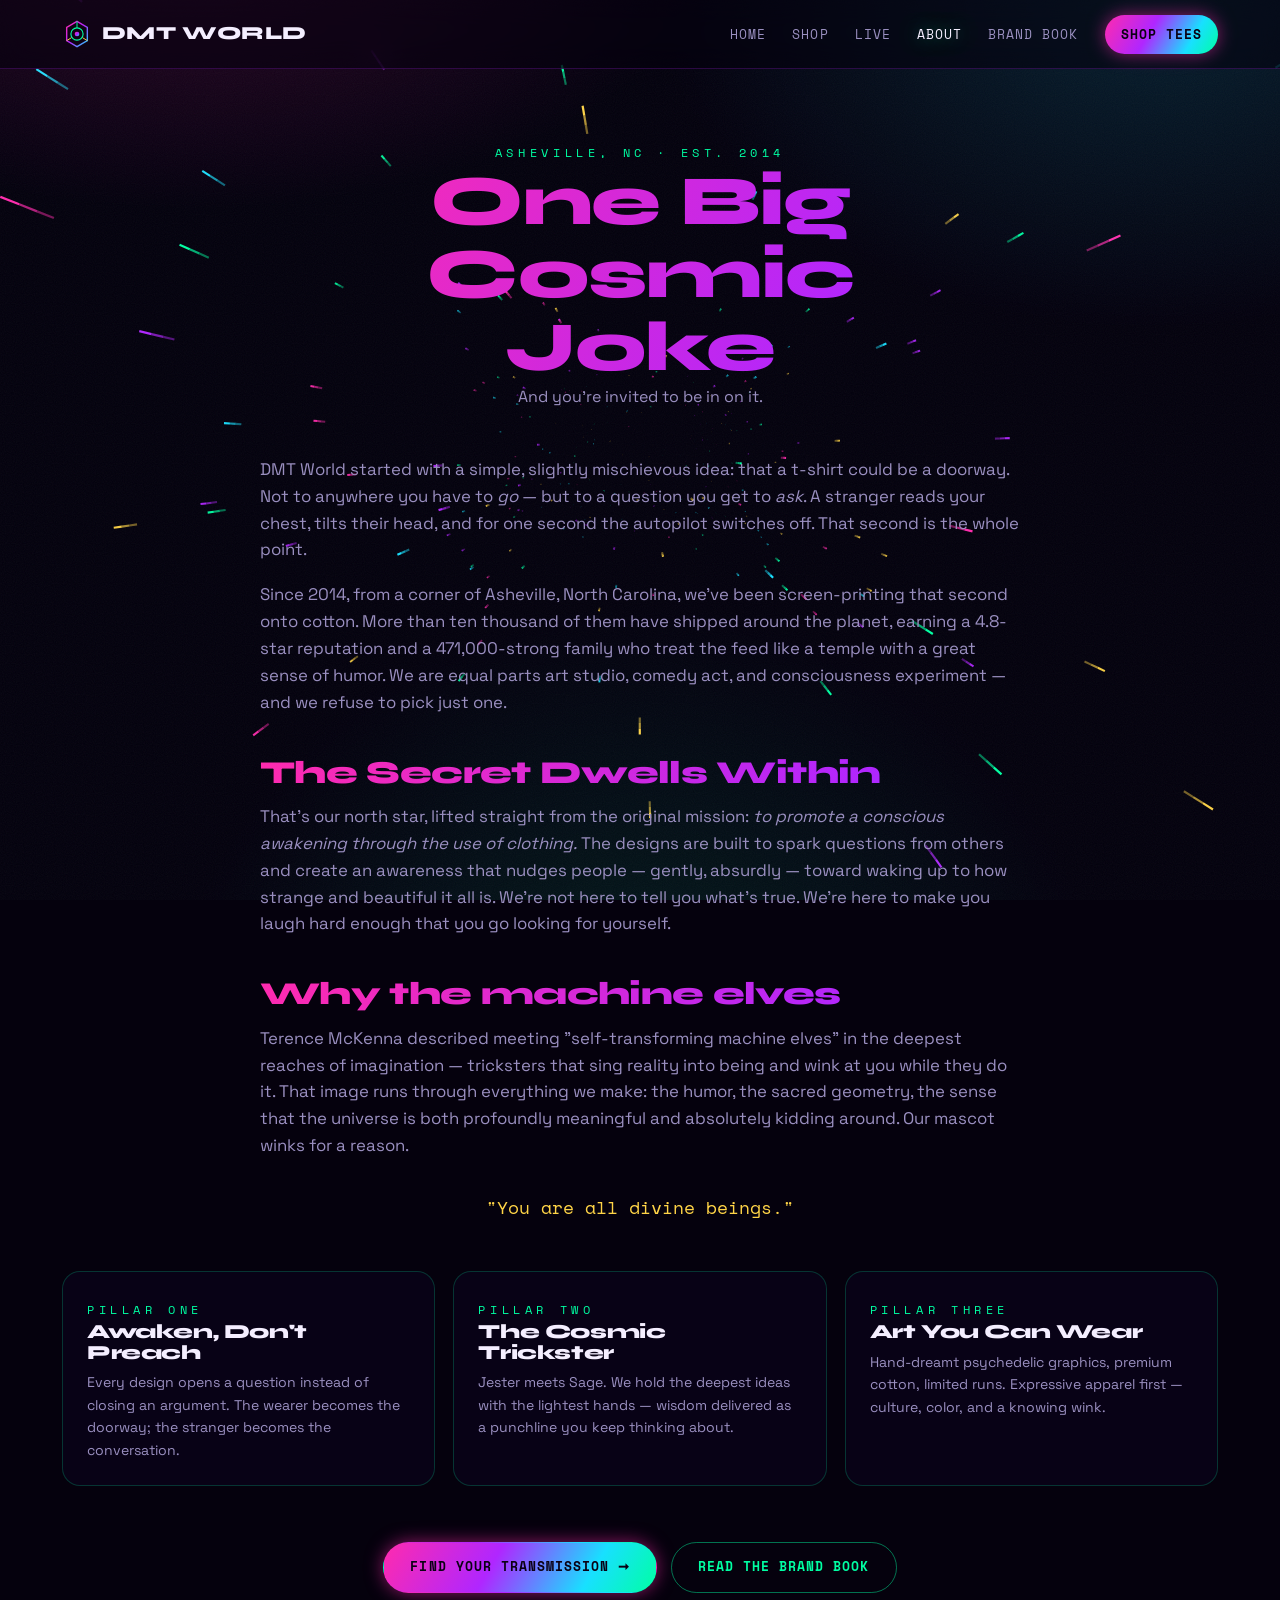
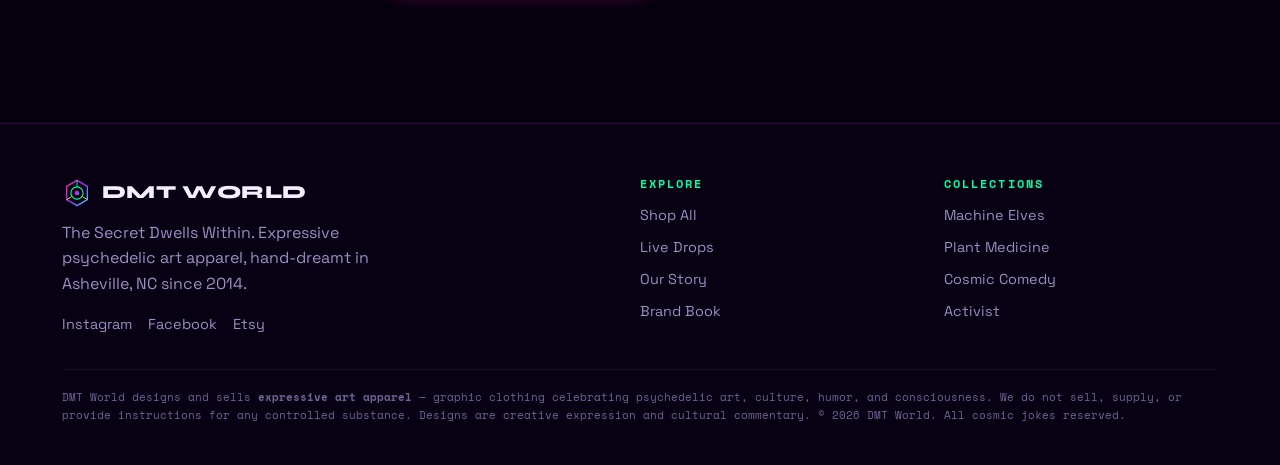
==== about.html @ 38633113 "Initial commit" ====
<!DOCTYPE html>
<html lang="en">
<head>
<meta charset="UTF-8">
<meta name="viewport" content="width=device-width, initial-scale=1.0">
<title>Our Story — DMT World</title>
<meta name="description" content="The DMT World story: psychedelic art apparel from Asheville since 2014. Conscious awakening through clothing. One big cosmic joke.">
<link rel="icon" href="assets/logo.svg" type="image/svg+xml">
<link rel="stylesheet" href="css/styles.css">
</head>
<body>
<canvas id="hyperspace"></canvas><div class="bg-aura"></div><div class="grain"></div>

<nav class="nav"><div class="nav-inner">
  <a class="brandmark" href="index.html"><img class="dot" src="assets/logo.svg" alt=""> DMT&nbsp;WORLD</a>
  <button class="nav-toggle" aria-label="menu">&#9776;</button>
  <div class="nav-links">
    <a data-page="index.html" href="index.html">Home</a>
    <a data-page="shop.html" href="shop.html">Shop</a>
    <a data-page="live.html" href="live.html">Live</a>
    <a data-page="about.html" href="about.html">About</a>
    <a data-page="brandbook.html" href="brandbook.html">Brand&nbsp;Book</a>
    <a class="nav-cta" href="shop.html">Shop Tees</a>
  </div>
</div></nav>

<section style="padding-top:70px"><div class="wrap">
  <div class="shead">
    <span class="eyebrow">Asheville, NC · Est. 2014</span>
    <h1 class="grad-text" style="font-size:clamp(2.6rem,7vw,4.4rem)">One Big Cosmic Joke</h1>
    <p>And you're invited to be in on it.</p>
  </div>

  <div class="prose reveal">
    <p>DMT World started with a simple, slightly mischievous idea: that a t-shirt could be a doorway. Not to anywhere you have to <em>go</em> — but to a question you get to <em>ask</em>. A stranger reads your chest, tilts their head, and for one second the autopilot switches off. That second is the whole point.</p>
    <p>Since 2014, from a corner of Asheville, North Carolina, we've been screen-printing that second onto cotton. More than ten thousand of them have shipped around the planet, earning a 4.8-star reputation and a 471,000-strong family who treat the feed like a temple with a great sense of humor. We are equal parts art studio, comedy act, and consciousness experiment — and we refuse to pick just one.</p>

    <h2 class="grad-text">The Secret Dwells Within</h2>
    <p>That's our north star, lifted straight from the original mission: <em>to promote a conscious awakening through the use of clothing.</em> The designs are built to spark questions from others and create an awareness that nudges people — gently, absurdly — toward waking up to how strange and beautiful it all is. We're not here to tell you what's true. We're here to make you laugh hard enough that you go looking for yourself.</p>

    <h2 class="grad-text">Why the machine elves</h2>
    <p>Terence McKenna described meeting "self-transforming machine elves" in the deepest reaches of imagination — tricksters that sing reality into being and wink at you while they do it. That image runs through everything we make: the humor, the sacred geometry, the sense that the universe is both profoundly meaningful and absolutely kidding around. Our mascot winks for a reason.</p>

    <p style="font-family:var(--font-mono);color:var(--gold);font-size:1.1rem;text-align:center;margin:34px 0">"You are all divine beings."</p>
  </div>

  <div class="pillars" style="margin-top:50px">
    <div class="pillar reveal"><span class="eyebrow">Pillar One</span><h3>Awaken, Don't Preach</h3><p>Every design opens a question instead of closing an argument. The wearer becomes the doorway; the stranger becomes the conversation.</p></div>
    <div class="pillar reveal"><span class="eyebrow">Pillar Two</span><h3>The Cosmic Trickster</h3><p>Jester meets Sage. We hold the deepest ideas with the lightest hands — wisdom delivered as a punchline you keep thinking about.</p></div>
    <div class="pillar reveal"><span class="eyebrow">Pillar Three</span><h3>Art You Can Wear</h3><p>Hand-dreamt psychedelic graphics, premium cotton, limited runs. Expressive apparel first — culture, color, and a knowing wink.</p></div>
  </div>

  <div class="center reveal" style="margin-top:56px">
    <a class="btn btn-primary" href="shop.html">Find Your Transmission &#10142;</a>
    <a class="btn btn-ghost" href="brandbook.html" style="margin-left:10px">Read the Brand Book</a>
  </div>
</div></section>

<footer class="footer">
  <div class="wrap footer-grid">
    <div>
      <div class="brandmark" style="margin-bottom:12px"><img class="dot" src="assets/logo.svg" alt=""> DMT&nbsp;WORLD</div>
      <p style="color:var(--muted);max-width:320px">The Secret Dwells Within. Expressive psychedelic art apparel, hand-dreamt in Asheville, NC since 2014.</p>
      <div style="display:flex;gap:16px;margin-top:16px">
        <a data-link="instagram" href="#" target="_blank" rel="noopener">Instagram</a>
        <a data-link="facebook" href="#" target="_blank" rel="noopener">Facebook</a>
        <a data-link="etsy" href="#" target="_blank" rel="noopener">Etsy</a>
      </div>
    </div>
    <div><h4>Explore</h4>
      <a href="shop.html">Shop All</a><a href="live.html">Live Drops</a><a href="about.html">Our Story</a><a href="brandbook.html">Brand Book</a>
    </div>
    <div><h4>Collections</h4>
      <a href="shop.html?c=Machine%20Elves">Machine Elves</a><a href="shop.html?c=Plant%20Medicine">Plant Medicine</a>
      <a href="shop.html?c=Cosmic%20Comedy">Cosmic Comedy</a><a href="shop.html?c=Activist">Activist</a>
    </div>
  </div>
  <div class="wrap"><div class="disclaimer">
    DMT World designs and sells <strong>expressive art apparel</strong> — graphic clothing celebrating psychedelic art, culture, humor, and consciousness. We do not sell, supply, or provide instructions for any controlled substance. Designs are creative expression and cultural commentary. © 2026 DMT World. All cosmic jokes reserved.
  </div></div>
</footer>

<script src="config.js"></script>
<script src="js/products.js"></script>
<script src="js/site.js"></script>
</body>
</html>
---- css/styles.css ----
/* ============================================================
   DMT WORLD — DESIGN SYSTEM
   "The Secret Dwells Within"
   ============================================================ */
@import url('https://fonts.googleapis.com/css2?family=Syne:wght@600;700;800&family=Space+Grotesk:wght@400;500;700&family=Space+Mono:wght@400;700&display=swap');

:root{
  /* core palette */
  --void:#05010D;
  --deep:#0B0420;
  --magenta:#FF2BAE;
  --elf:#00FFA3;
  --violet:#B026FF;
  --cyan:#18E0FF;
  --gold:#FFD447;
  --bone:#F4EEFF;
  --muted:#9A8FC0;

  --grad-hyper:linear-gradient(120deg,var(--magenta),var(--violet) 40%,var(--cyan) 75%,var(--elf));
  --grad-aura:radial-gradient(circle at 50% 0%, rgba(176,38,255,.35), transparent 60%);
  --glow-magenta:0 0 18px rgba(255,43,174,.55);
  --glow-elf:0 0 18px rgba(0,255,163,.5);

  --font-display:'Syne',sans-serif;
  --font-body:'Space Grotesk',sans-serif;
  --font-mono:'Space Mono',monospace;

  --maxw:1200px;
  --radius:18px;
}

*{box-sizing:border-box;margin:0;padding:0}
html{scroll-behavior:smooth}
body{
  font-family:var(--font-body);
  background:var(--void);
  color:var(--bone);
  line-height:1.6;
  overflow-x:hidden;
  -webkit-font-smoothing:antialiased;
}
a{color:inherit;text-decoration:none}
img{max-width:100%;display:block}
::selection{background:var(--magenta);color:#fff}

/* animated background layer (fixed behind everything) */
#hyperspace{position:fixed;inset:0;z-index:-2;display:block}
.bg-aura{position:fixed;inset:0;z-index:-1;pointer-events:none;
  background:
    radial-gradient(900px 500px at 15% -10%, rgba(255,43,174,.18), transparent 60%),
    radial-gradient(900px 600px at 90% 0%, rgba(24,224,255,.14), transparent 55%),
    radial-gradient(800px 800px at 50% 120%, rgba(0,255,163,.12), transparent 60%);
  mix-blend-mode:screen;
}
.grain{position:fixed;inset:0;z-index:-1;pointer-events:none;opacity:.05;
  background-image:url("data:image/svg+xml;utf8,<svg xmlns='http://www.w3.org/2000/svg' width='120' height='120'><filter id='n'><feTurbulence type='fractalNoise' baseFrequency='0.9' numOctaves='2'/></filter><rect width='100%25' height='100%25' filter='url(%23n)'/></svg>");}

/* ---------- typography ---------- */
h1,h2,h3,h4{font-family:var(--font-display);line-height:1.04;letter-spacing:-.02em;font-weight:800}
.eyebrow{font-family:var(--font-mono);font-size:.72rem;letter-spacing:.4em;text-transform:uppercase;color:var(--elf)}
.grad-text{background:var(--grad-hyper);-webkit-background-clip:text;background-clip:text;color:transparent;
  background-size:200% 200%;animation:hue 8s linear infinite}
@keyframes hue{to{background-position:200% 50%}}

/* ---------- layout ---------- */
.wrap{max-width:var(--maxw);margin:0 auto;padding:0 22px}
section{position:relative;padding:90px 0}
.center{text-align:center}

/* ---------- nav ---------- */
.nav{position:sticky;top:0;z-index:50;backdrop-filter:blur(14px);
  background:rgba(5,1,13,.55);border-bottom:1px solid rgba(176,38,255,.22)}
.nav-inner{display:flex;align-items:center;justify-content:space-between;height:68px;max-width:var(--maxw);margin:0 auto;padding:0 22px}
.brandmark{display:flex;align-items:center;gap:10px;font-family:var(--font-display);font-weight:800;font-size:1.15rem;letter-spacing:.02em}
.brandmark .dot{width:30px;height:30px}
.nav-links{display:flex;gap:26px;align-items:center}
.nav-links a{font-family:var(--font-mono);font-size:.82rem;letter-spacing:.08em;text-transform:uppercase;color:var(--muted);transition:color .2s}
.nav-links a:hover,.nav-links a.active{color:var(--bone);text-shadow:var(--glow-elf)}
.nav-cta{padding:9px 16px;border-radius:999px;background:var(--grad-hyper);color:#0a0014 !important;font-weight:700;
  text-shadow:none;box-shadow:var(--glow-magenta)}
.nav-toggle{display:none;background:none;border:0;color:var(--bone);font-size:1.5rem;cursor:pointer}
@media(max-width:820px){
  .nav-links{position:fixed;inset:68px 0 auto 0;flex-direction:column;background:rgba(7,3,22,.97);
    padding:22px;gap:18px;transform:translateY(-150%);transition:transform .35s;border-bottom:1px solid rgba(176,38,255,.3)}
  .nav-links.open{transform:translateY(0)}
  .nav-toggle{display:block}
}

/* ---------- buttons ---------- */
.btn{display:inline-flex;align-items:center;gap:9px;font-family:var(--font-mono);font-weight:700;
  font-size:.8rem;letter-spacing:.08em;text-transform:uppercase;padding:14px 26px;border-radius:999px;cursor:pointer;
  border:1px solid transparent;transition:transform .2s, box-shadow .2s}
.btn:hover{transform:translateY(-2px)}
.btn-primary{background:var(--grad-hyper);color:#0a0014;box-shadow:var(--glow-magenta)}
.btn-primary:hover{box-shadow:0 0 30px rgba(255,43,174,.8)}
.btn-ghost{border-color:rgba(0,255,163,.45);color:var(--elf)}
.btn-ghost:hover{box-shadow:var(--glow-elf);background:rgba(0,255,163,.06)}

/* ---------- hero ---------- */
.hero{min-height:92vh;display:flex;align-items:center;text-align:center;padding-top:40px}
.hero-inner{max-width:920px;margin:0 auto}
.hero h1{font-size:clamp(2.8rem,9vw,7rem);margin:14px 0 18px}
.hero p.lead{font-size:clamp(1.05rem,2.4vw,1.35rem);color:var(--muted);max-width:620px;margin:0 auto 30px}
.hero-cta{display:flex;gap:16px;justify-content:center;flex-wrap:wrap}
.floating-elf{margin:0 auto 6px;width:150px;height:150px;filter:drop-shadow(0 0 26px rgba(0,255,163,.5));animation:bob 5s ease-in-out infinite}
@keyframes bob{0%,100%{transform:translateY(0) rotate(-2deg)}50%{transform:translateY(-16px) rotate(2deg)}}

/* ---------- self-transforming machine elf ---------- */
.elf-stage{width:230px;height:230px;margin:0 auto 4px;
  filter:drop-shadow(0 0 30px rgba(176,38,255,.45)) drop-shadow(0 0 14px rgba(0,255,163,.35));
  animation:bob 6.5s ease-in-out infinite}
.elf-stage svg{width:100%;height:100%;overflow:visible}
.elf-stage--lg{width:300px;height:300px}
.halo-cw,.halo-ccw,.orbit,.bell,.pulse-gem,.elf-breathe{transform-box:view-box}
.elf-breathe{transform-origin:120px 122px;animation:elf-breathe 7s ease-in-out infinite}
.halo-cw{transform-origin:120px 120px;animation:elf-spin 46s linear infinite}
.halo-ccw{transform-origin:120px 120px;animation:elf-spin 34s linear infinite reverse}
.orbit{transform-origin:120px 120px;animation:elf-spin 20s linear infinite}
.iris-hue{animation:elf-hue 16s linear infinite}
.bell{transform-origin:120px 60px;animation:elf-sway 4s ease-in-out infinite;animation-delay:var(--d,0s)}
.pulse-gem{transform-origin:120px 104px;animation:elf-pulse 2.6s ease-in-out infinite}
.shimmer{animation:elf-shimmer 5s ease-in-out infinite}
.globe-spin{animation:globe-rot 26s linear infinite}
.cloud-spin{animation:globe-rot 40s linear infinite}
.elf-eye{transform-box:fill-box;transform-origin:center}
@keyframes globe-rot{to{transform:translateX(-92px)}}
@keyframes elf-spin{to{transform:rotate(360deg)}}
@keyframes elf-hue{to{filter:hue-rotate(360deg)}}
@keyframes elf-breathe{0%,100%{transform:scale(1) rotate(-1.2deg)}50%{transform:scale(1.035) rotate(1.2deg)}}
@keyframes elf-sway{0%,100%{transform:rotate(-3deg)}50%{transform:rotate(3deg)}}
@keyframes elf-pulse{0%,100%{transform:scale(1);opacity:.85}50%{transform:scale(1.2);opacity:1}}
@keyframes elf-shimmer{0%{transform:translateX(0);opacity:0}30%{opacity:.9}60%{opacity:.5}100%{transform:translateX(108px);opacity:0}}

/* marquee */
.marquee{border-top:1px solid rgba(176,38,255,.25);border-bottom:1px solid rgba(176,38,255,.25);
  padding:16px 0;overflow:hidden;white-space:nowrap;background:rgba(11,4,32,.5)}
.marquee span{display:inline-block;font-family:var(--font-display);font-weight:800;font-size:1.5rem;
  padding:0 26px;color:transparent;-webkit-text-stroke:1px var(--violet);animation:scroll 22s linear infinite}
.marquee .fill{color:var(--bone);-webkit-text-stroke:0}
@keyframes scroll{to{transform:translateX(-50%)}}

/* ---------- stat band ---------- */
.stats{display:grid;grid-template-columns:repeat(4,1fr);gap:18px}
.stat{background:rgba(11,4,32,.6);border:1px solid rgba(24,224,255,.18);border-radius:var(--radius);
  padding:26px 18px;text-align:center}
.stat b{font-family:var(--font-display);font-size:2.2rem;display:block;background:var(--grad-hyper);
  -webkit-background-clip:text;background-clip:text;color:transparent}
.stat span{font-family:var(--font-mono);font-size:.72rem;letter-spacing:.12em;text-transform:uppercase;color:var(--muted)}
@media(max-width:720px){.stats{grid-template-columns:repeat(2,1fr)}}

/* ---------- section heads ---------- */
.shead{max-width:680px;margin:0 auto 46px;text-align:center}
.shead h2{font-size:clamp(2rem,5vw,3.2rem);margin:10px 0 12px}
.shead p{color:var(--muted)}

/* ---------- collection filter ---------- */
.filters{display:flex;gap:10px;justify-content:center;flex-wrap:wrap;margin-bottom:34px}
.chip{font-family:var(--font-mono);font-size:.74rem;letter-spacing:.08em;text-transform:uppercase;
  padding:9px 16px;border-radius:999px;border:1px solid rgba(154,143,192,.3);color:var(--muted);cursor:pointer;transition:.2s}
.chip:hover{color:var(--bone)}
.chip.active{background:var(--grad-hyper);color:#0a0014;border-color:transparent;box-shadow:var(--glow-magenta)}

/* ---------- product grid ---------- */
.grid{display:grid;grid-template-columns:repeat(auto-fill,minmax(248px,1fr));gap:22px}
.card{background:rgba(11,4,32,.55);border:1px solid rgba(176,38,255,.2);border-radius:var(--radius);
  overflow:hidden;transition:transform .25s, box-shadow .25s, border-color .25s;display:flex;flex-direction:column}
.card:hover{transform:translateY(-6px);border-color:var(--elf);box-shadow:0 12px 40px rgba(176,38,255,.28)}
.card .art{aspect-ratio:1/1;position:relative;display:flex;align-items:center;justify-content:center;overflow:hidden}
.card .art .tee-name{position:relative;z-index:2;font-family:var(--font-display);font-weight:800;font-size:1.25rem;
  text-align:center;padding:16px;text-shadow:0 2px 14px rgba(0,0,0,.6);color:#fff;line-height:1.05}
.card .art img{position:absolute;inset:0;width:100%;height:100%;object-fit:cover;z-index:1}
.badge{position:absolute;top:12px;left:12px;z-index:3;font-family:var(--font-mono);font-size:.62rem;letter-spacing:.1em;
  text-transform:uppercase;padding:5px 10px;border-radius:999px;background:rgba(5,1,13,.8);border:1px solid var(--gold);color:var(--gold)}
.badge.hot{border-color:var(--magenta);color:var(--magenta)}
.badge.last{border-color:var(--elf);color:var(--elf)}
.card .body{padding:16px 16px 18px;display:flex;flex-direction:column;gap:10px;flex:1}
.card .body h3{font-size:1.05rem;font-family:var(--font-body);font-weight:700}
.card .body .blurb{font-size:.82rem;color:var(--muted);flex:1}
.card .row{display:flex;align-items:center;justify-content:space-between;margin-top:4px}
.price{font-family:var(--font-mono);font-weight:700;color:var(--elf);font-size:1rem}
.coll-tag{font-family:var(--font-mono);font-size:.6rem;letter-spacing:.1em;text-transform:uppercase;color:var(--violet)}
.buy{width:100%;justify-content:center;margin-top:6px;padding:11px}

/* ---------- collection cards (home) ---------- */
.collections{display:grid;grid-template-columns:repeat(4,1fr);gap:18px}
@media(max-width:900px){.collections{grid-template-columns:repeat(2,1fr)}}
.coll{position:relative;border-radius:var(--radius);overflow:hidden;min-height:220px;padding:22px;
  display:flex;flex-direction:column;justify-content:flex-end;border:1px solid rgba(176,38,255,.25);cursor:pointer;transition:.25s}
.coll:hover{transform:translateY(-5px);box-shadow:0 12px 36px rgba(0,255,163,.22)}
.coll h3{font-size:1.5rem;position:relative;z-index:2}
.coll p{font-size:.8rem;color:rgba(244,238,255,.85);position:relative;z-index:2;margin-top:6px}
.coll .glow{position:absolute;inset:0;z-index:1;opacity:.85}

/* ---------- modal ---------- */
.modal{position:fixed;inset:0;z-index:100;display:none;align-items:center;justify-content:center;padding:20px;
  background:rgba(3,0,10,.82);backdrop-filter:blur(8px)}
.modal.open{display:flex}
.modal-box{max-width:520px;width:100%;background:var(--deep);border:1px solid var(--violet);border-radius:22px;
  padding:0;overflow:hidden;box-shadow:0 0 60px rgba(176,38,255,.4);max-height:92vh;overflow-y:auto}
.modal-art{aspect-ratio:16/10;display:flex;align-items:center;justify-content:center;position:relative}
.modal-art .tee-name{font-family:var(--font-display);font-weight:800;font-size:1.8rem;color:#fff;text-align:center;padding:20px;z-index:2}
.modal-body{padding:24px}
.modal-body h2{font-size:1.6rem}
.modal-body .blurb{color:var(--muted);margin:10px 0 16px}
.modal-close{position:absolute;top:14px;right:16px;z-index:5;background:rgba(0,0,0,.5);border:1px solid rgba(255,255,255,.2);
  color:#fff;width:38px;height:38px;border-radius:50%;font-size:1.2rem;cursor:pointer}
.stripe-slot{margin-top:14px}
.note{font-family:var(--font-mono);font-size:.7rem;color:var(--muted);margin-top:12px;line-height:1.5}

/* ---------- live page ---------- */
.live-hero{text-align:center;max-width:760px;margin:0 auto}
.live-badge{display:inline-flex;align-items:center;gap:9px;font-family:var(--font-mono);font-size:.75rem;letter-spacing:.15em;
  text-transform:uppercase;padding:8px 16px;border-radius:999px;border:1px solid var(--magenta);color:var(--magenta);margin-bottom:18px}
.live-badge .pulse{width:9px;height:9px;border-radius:50%;background:var(--magenta);box-shadow:0 0 0 0 rgba(255,43,174,.7);animation:pulse 1.6s infinite}
@keyframes pulse{70%{box-shadow:0 0 0 12px rgba(255,43,174,0)}100%{box-shadow:0 0 0 0 rgba(255,43,174,0)}}
.live-badge.off{border-color:var(--muted);color:var(--muted)}
.live-badge.off .pulse{background:var(--muted);animation:none}
.countdown{display:flex;gap:14px;justify-content:center;margin:28px 0}
.cd{background:rgba(11,4,32,.6);border:1px solid rgba(24,224,255,.25);border-radius:14px;padding:16px 20px;min-width:78px}
.cd b{font-family:var(--font-display);font-size:2rem;display:block;color:var(--cyan)}
.cd span{font-family:var(--font-mono);font-size:.62rem;letter-spacing:.12em;text-transform:uppercase;color:var(--muted)}
.live-steps{display:grid;grid-template-columns:repeat(3,1fr);gap:18px;margin-top:50px;text-align:left}
@media(max-width:760px){.live-steps{grid-template-columns:1fr}.countdown{flex-wrap:wrap}}
.live-step{background:rgba(11,4,32,.5);border:1px solid rgba(176,38,255,.2);border-radius:var(--radius);padding:24px}
.live-step b{font-family:var(--font-display);color:var(--elf);font-size:1.1rem}

/* ---------- about / brandbook ---------- */
.prose{max-width:760px;margin:0 auto}
.prose p{color:var(--muted);margin:0 0 18px;font-size:1.05rem}
.prose h2{font-size:2rem;margin:40px 0 14px}
.pillars{display:grid;grid-template-columns:repeat(3,1fr);gap:18px;margin-top:30px}
@media(max-width:760px){.pillars{grid-template-columns:1fr}}
.pillar{background:rgba(11,4,32,.55);border:1px solid rgba(0,255,163,.2);border-radius:var(--radius);padding:24px}
.pillar .eyebrow{margin-bottom:8px}
.pillar h3{font-size:1.25rem;margin-bottom:8px}
.pillar p{font-size:.88rem;color:var(--muted)}

.swatches{display:grid;grid-template-columns:repeat(4,1fr);gap:12px;margin:24px 0}
@media(max-width:680px){.swatches{grid-template-columns:repeat(2,1fr)}}
.sw{border-radius:14px;padding:18px;height:120px;display:flex;flex-direction:column;justify-content:flex-end;
  font-family:var(--font-mono);font-size:.68rem;border:1px solid rgba(255,255,255,.08)}
.sw b{font-size:.78rem}

.typerow{border:1px solid rgba(176,38,255,.2);border-radius:var(--radius);padding:24px;margin:14px 0;background:rgba(11,4,32,.5)}

/* ---------- footer ---------- */
.footer{border-top:1px solid rgba(176,38,255,.25);padding:54px 0 40px;margin-top:40px;background:rgba(11,4,32,.4)}
.footer-grid{display:grid;grid-template-columns:2fr 1fr 1fr;gap:30px}
@media(max-width:760px){.footer-grid{grid-template-columns:1fr}}
.footer h4{font-family:var(--font-mono);font-size:.72rem;letter-spacing:.18em;text-transform:uppercase;color:var(--elf);margin-bottom:14px}
.footer a{display:block;color:var(--muted);font-size:.9rem;margin-bottom:9px;transition:color .2s}
.footer a:hover{color:var(--bone)}
.footer .tiny{font-family:var(--font-mono);font-size:.7rem;color:var(--muted);margin-top:24px;line-height:1.7}
.disclaimer{font-family:var(--font-mono);font-size:.68rem;color:#6f6594;border-top:1px solid rgba(255,255,255,.06);
  margin-top:24px;padding-top:18px;line-height:1.7}

/* reveal on scroll */
.reveal{opacity:0;transform:translateY(26px);transition:opacity .7s, transform .7s}
.reveal.in{opacity:1;transform:none}

@media(prefers-reduced-motion:reduce){
  *{animation:none !important;transition:none !important}
  .reveal{opacity:1;transform:none}
}
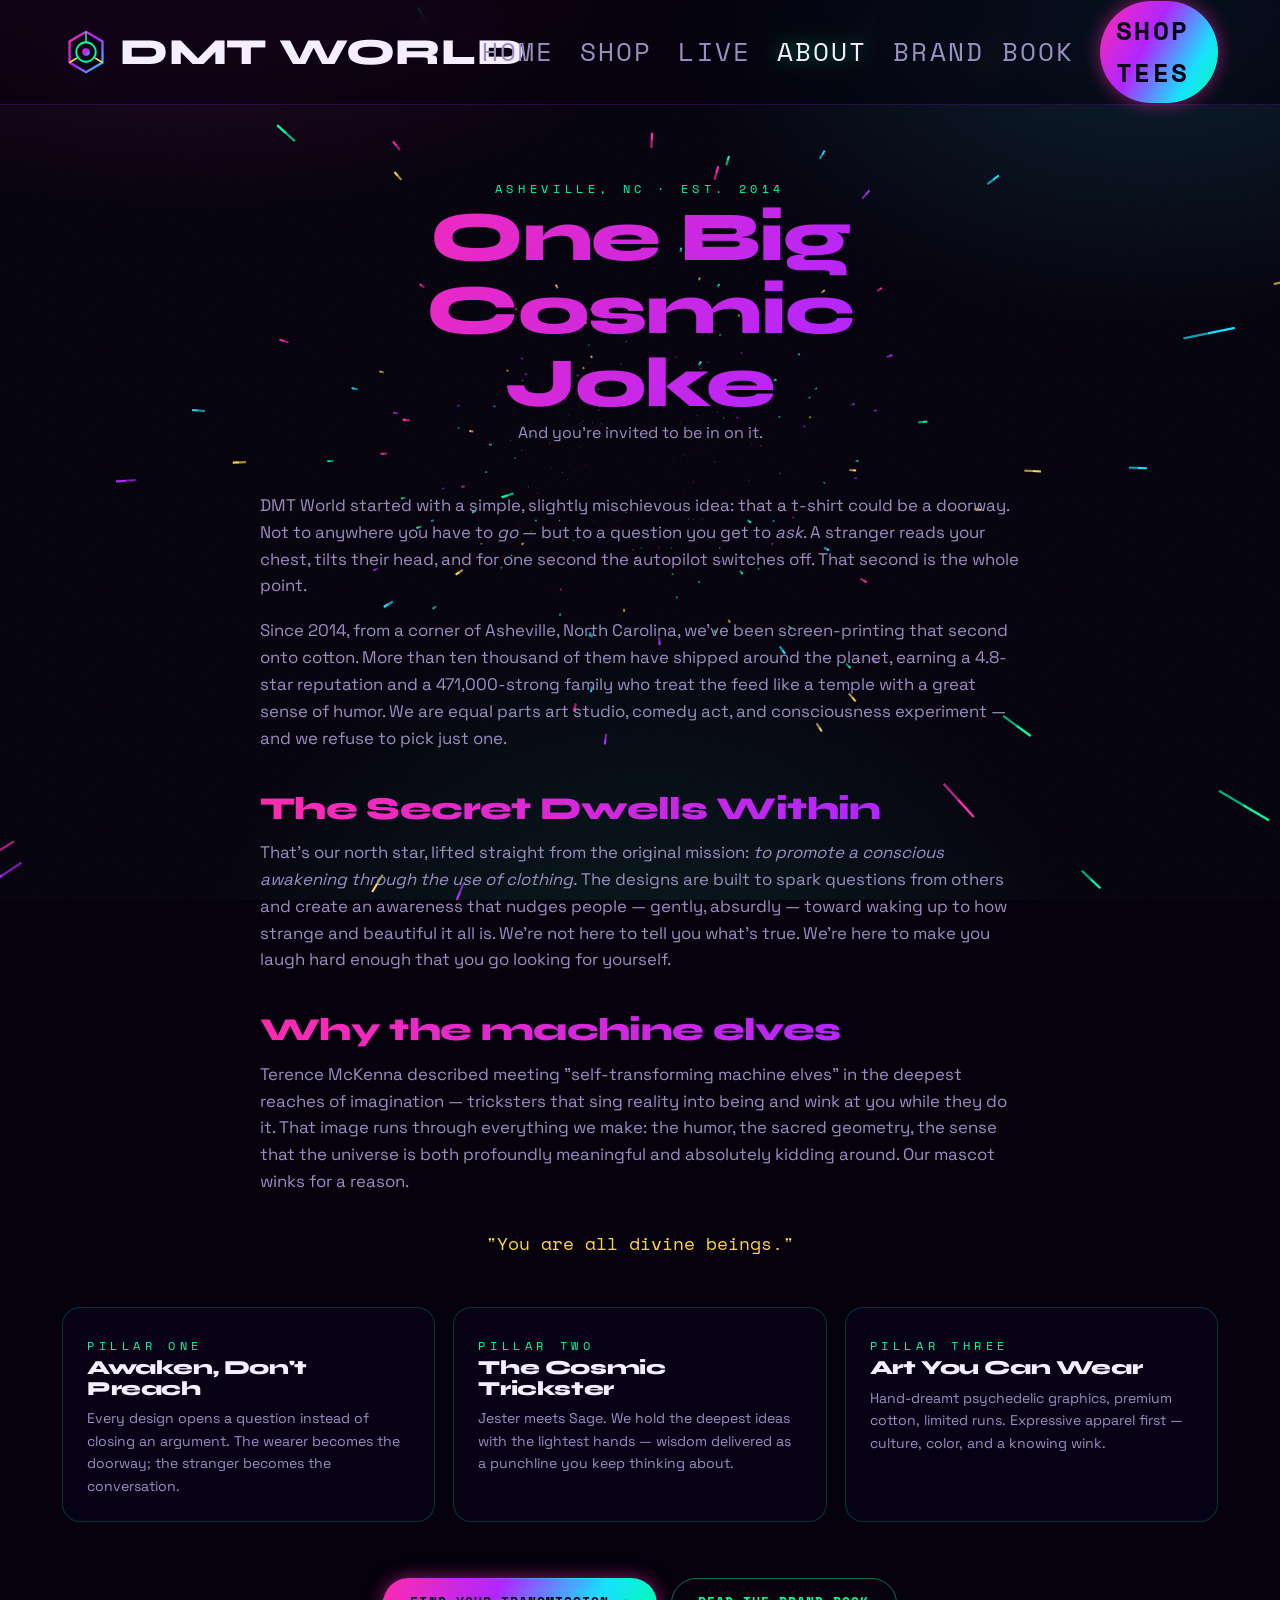
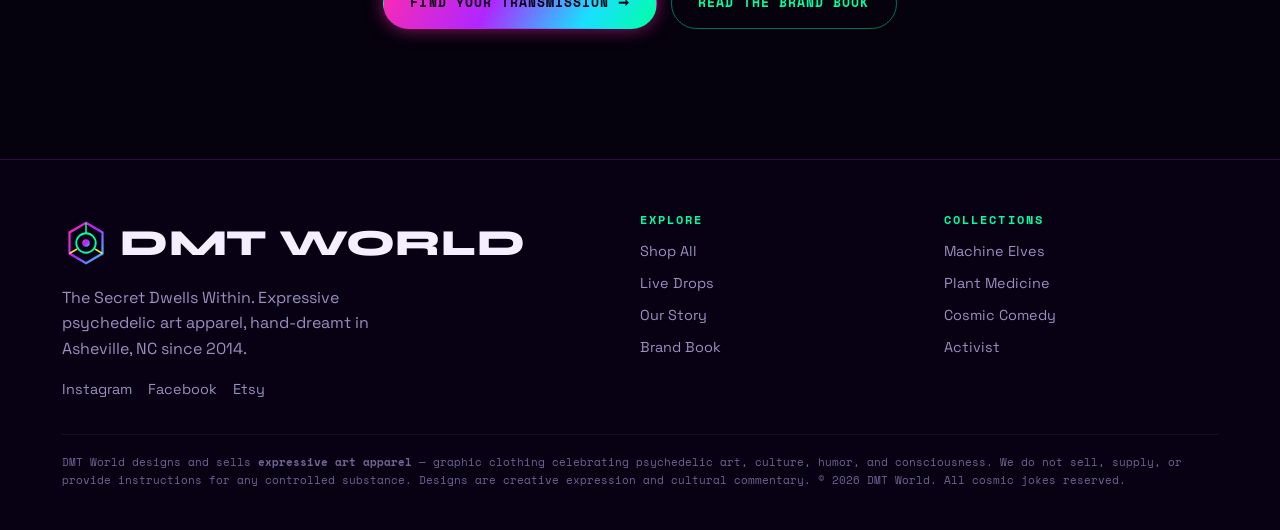
==== commit 45f6f9ee: "SEO + social: share image, favicons, OG/Twitter meta, sitemap, robots" ====
--- a/about.html
+++ b/about.html
@@ -6,6 +6,18 @@
 <title>Our Story — DMT World</title>
 <meta name="description" content="The DMT World story: psychedelic art apparel from Asheville since 2014. Conscious awakening through clothing. One big cosmic joke.">
 <link rel="icon" href="assets/logo.svg" type="image/svg+xml">
+<meta property="og:title" content="Our Story — DMT World">
+<meta property="og:description" content="Psychedelic art apparel from Asheville since 2014. Conscious awakening through clothing. One big cosmic joke.">
+<meta property="og:type" content="website">
+<meta property="og:site_name" content="DMT World">
+<meta property="og:url" content="https://guyrstewart-sudo.github.io/dmtworld-site/about.html">
+<meta property="og:image" content="https://guyrstewart-sudo.github.io/dmtworld-site/assets/og-image.png">
+<meta property="og:image:width" content="1200">
+<meta property="og:image:height" content="630">
+<meta name="twitter:card" content="summary_large_image">
+<meta name="twitter:image" content="https://guyrstewart-sudo.github.io/dmtworld-site/assets/og-image.png">
+<meta name="theme-color" content="#05010D">
+<link rel="apple-touch-icon" href="assets/apple-touch-icon.png">
 <link rel="stylesheet" href="css/styles.css">
 </head>
 <body>
--- a/css/styles.css
+++ b/css/styles.css
@@ -70,17 +70,17 @@
 /* ---------- nav ---------- */
 .nav{position:sticky;top:0;z-index:50;backdrop-filter:blur(14px);
   background:rgba(5,1,13,.55);border-bottom:1px solid rgba(176,38,255,.22)}
-.nav-inner{display:flex;align-items:center;justify-content:space-between;height:68px;max-width:var(--maxw);margin:0 auto;padding:0 22px}
-.brandmark{display:flex;align-items:center;gap:10px;font-family:var(--font-display);font-weight:800;font-size:1.15rem;letter-spacing:.02em}
-.brandmark .dot{width:30px;height:30px}
+.nav-inner{display:flex;align-items:center;justify-content:space-between;height:104px;max-width:var(--maxw);margin:0 auto;padding:0 22px}
+.brandmark{display:flex;align-items:center;gap:10px;font-family:var(--font-display);font-weight:800;font-size:2.3rem;letter-spacing:.02em}
+.brandmark .dot{width:48px;height:48px}
 .nav-links{display:flex;gap:26px;align-items:center}
-.nav-links a{font-family:var(--font-mono);font-size:.82rem;letter-spacing:.08em;text-transform:uppercase;color:var(--muted);transition:color .2s}
+.nav-links a{font-family:var(--font-mono);font-size:1.64rem;letter-spacing:.08em;text-transform:uppercase;color:var(--muted);transition:color .2s}
 .nav-links a:hover,.nav-links a.active{color:var(--bone);text-shadow:var(--glow-elf)}
 .nav-cta{padding:9px 16px;border-radius:999px;background:var(--grad-hyper);color:#0a0014 !important;font-weight:700;
   text-shadow:none;box-shadow:var(--glow-magenta)}
 .nav-toggle{display:none;background:none;border:0;color:var(--bone);font-size:1.5rem;cursor:pointer}
 @media(max-width:820px){
-  .nav-links{position:fixed;inset:68px 0 auto 0;flex-direction:column;background:rgba(7,3,22,.97);
+  .nav-links{position:fixed;inset:104px 0 auto 0;flex-direction:column;background:rgba(7,3,22,.97);
     padding:22px;gap:18px;transform:translateY(-150%);transition:transform .35s;border-bottom:1px solid rgba(176,38,255,.3)}
   .nav-links.open{transform:translateY(0)}
   .nav-toggle{display:block}
@@ -260,5 +260,4 @@
 
 @media(prefers-reduced-motion:reduce){
   *{animation:none !important;transition:none !important}
-  .reveal{opacity:1;transform:none}
-}
+}
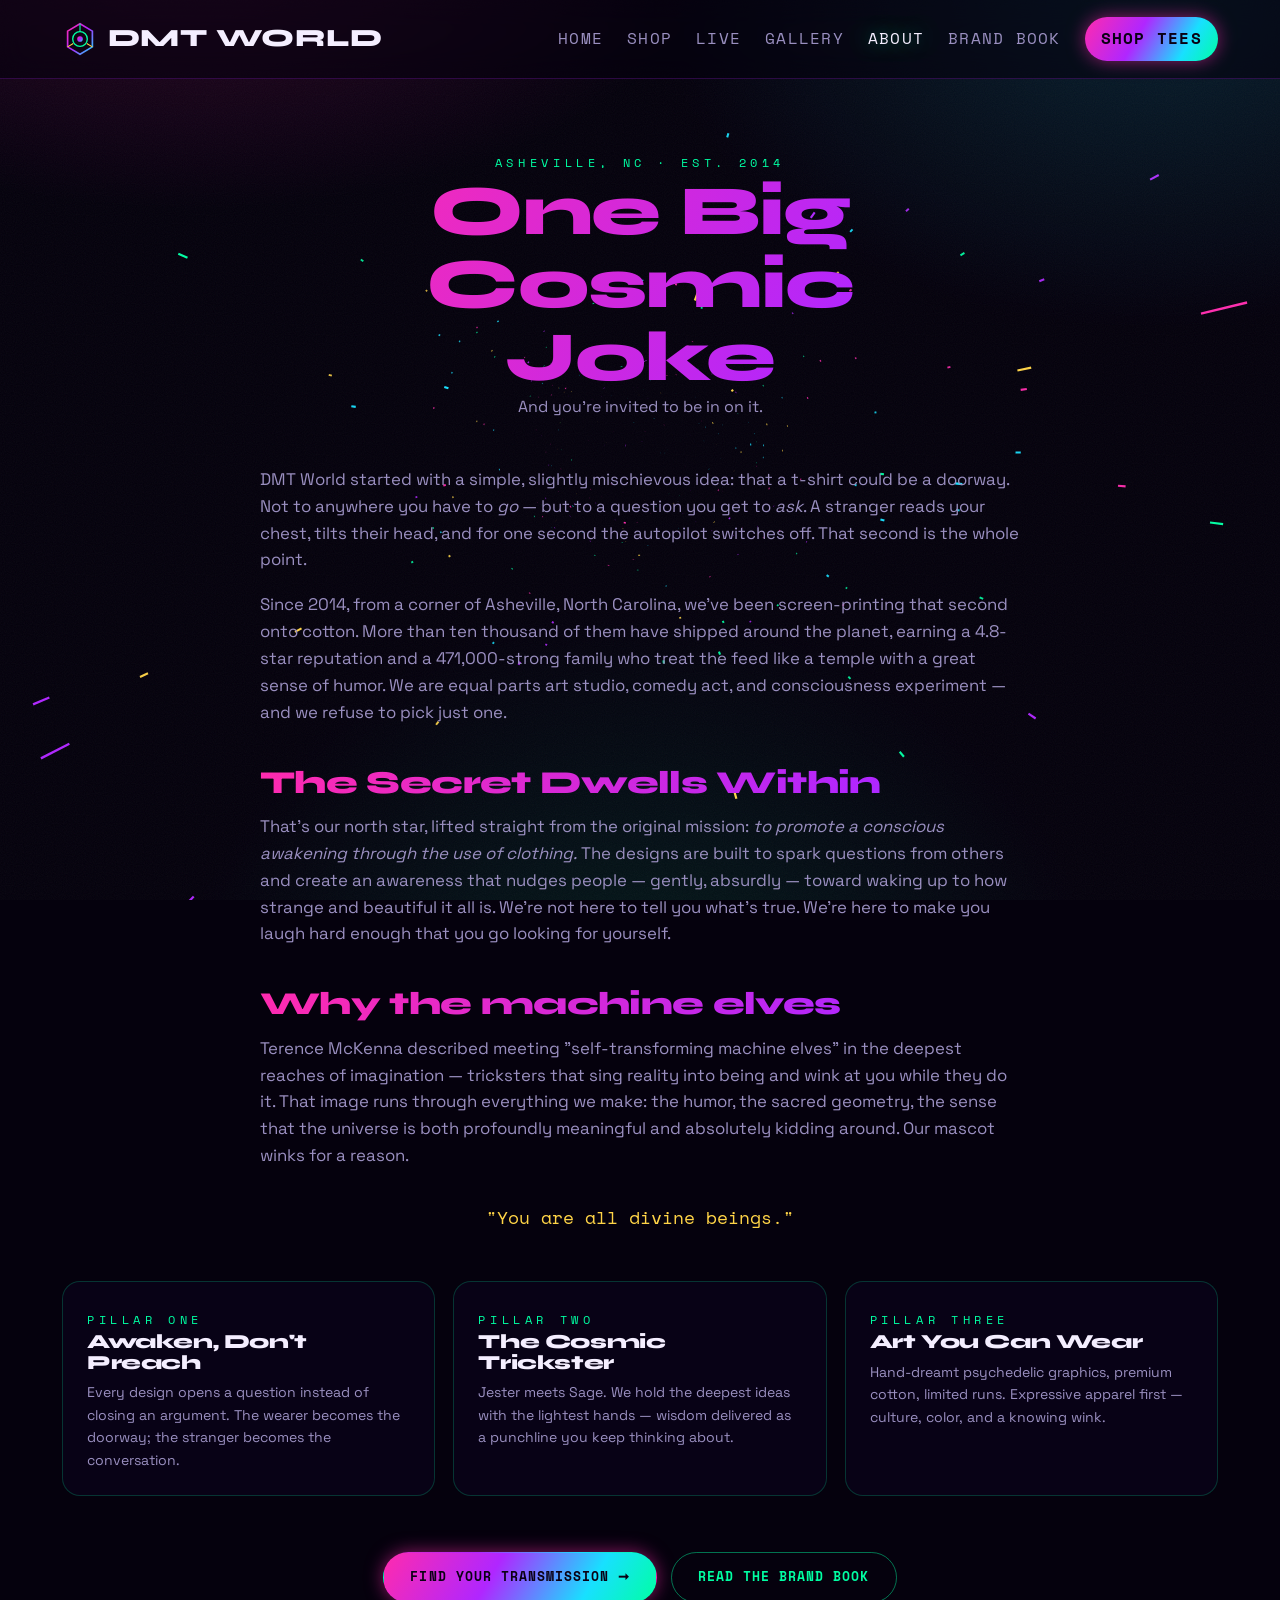
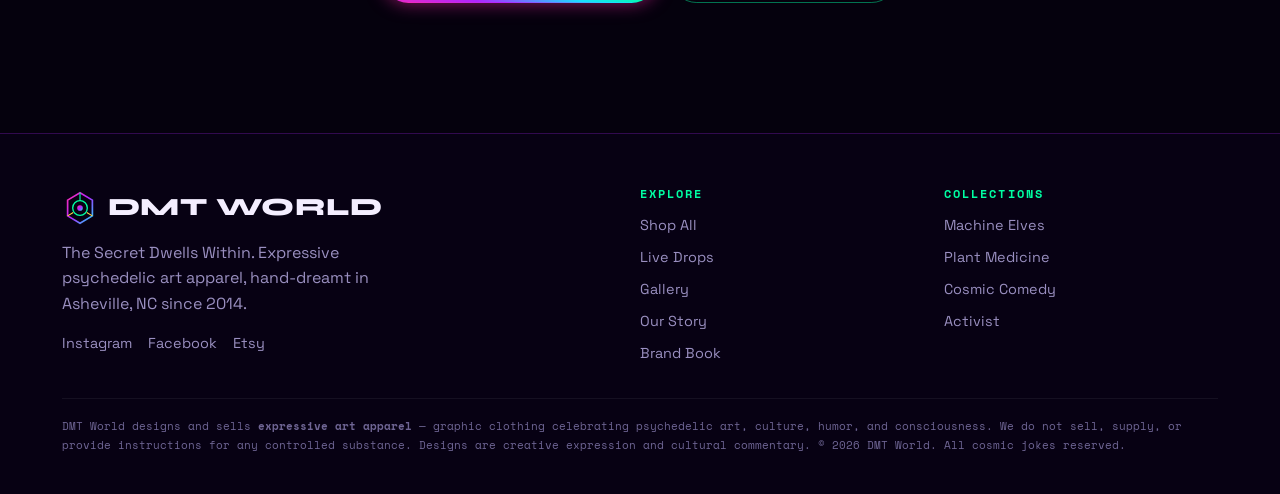
==== commit 9962b6e4: "Add Instagram gallery page (live embeds) + Gallery nav link site-wide" ====
--- a/about.html
+++ b/about.html
@@ -30,6 +30,7 @@
     <a data-page="index.html" href="index.html">Home</a>
     <a data-page="shop.html" href="shop.html">Shop</a>
     <a data-page="live.html" href="live.html">Live</a>
+    <a data-page="gallery.html" href="gallery.html">Gallery</a>
     <a data-page="about.html" href="about.html">About</a>
     <a data-page="brandbook.html" href="brandbook.html">Brand&nbsp;Book</a>
     <a class="nav-cta" href="shop.html">Shop Tees</a>
@@ -80,7 +81,7 @@
       </div>
     </div>
     <div><h4>Explore</h4>
-      <a href="shop.html">Shop All</a><a href="live.html">Live Drops</a><a href="about.html">Our Story</a><a href="brandbook.html">Brand Book</a>
+      <a href="shop.html">Shop All</a><a href="live.html">Live Drops</a><a href="gallery.html">Gallery</a><a href="about.html">Our Story</a><a href="brandbook.html">Brand Book</a>
     </div>
     <div><h4>Collections</h4>
       <a href="shop.html?c=Machine%20Elves">Machine Elves</a><a href="shop.html?c=Plant%20Medicine">Plant Medicine</a>
--- a/css/styles.css
+++ b/css/styles.css
@@ -70,17 +70,17 @@
 /* ---------- nav ---------- */
 .nav{position:sticky;top:0;z-index:50;backdrop-filter:blur(14px);
   background:rgba(5,1,13,.55);border-bottom:1px solid rgba(176,38,255,.22)}
-.nav-inner{display:flex;align-items:center;justify-content:space-between;height:104px;max-width:var(--maxw);margin:0 auto;padding:0 22px}
-.brandmark{display:flex;align-items:center;gap:10px;font-family:var(--font-display);font-weight:800;font-size:2.3rem;letter-spacing:.02em}
-.brandmark .dot{width:48px;height:48px}
-.nav-links{display:flex;gap:26px;align-items:center}
-.nav-links a{font-family:var(--font-mono);font-size:1.64rem;letter-spacing:.08em;text-transform:uppercase;color:var(--muted);transition:color .2s}
+.nav-inner{display:flex;align-items:center;justify-content:space-between;height:78px;max-width:var(--maxw);margin:0 auto;padding:0 22px}
+.brandmark{display:flex;align-items:center;gap:10px;font-family:var(--font-display);font-weight:800;font-size:1.55rem;letter-spacing:.02em}
+.brandmark .dot{width:36px;height:36px}
+.nav-links{display:flex;gap:24px;align-items:center}
+.nav-links a{font-family:var(--font-mono);font-size:.98rem;letter-spacing:.08em;text-transform:uppercase;color:var(--muted);transition:color .2s}
 .nav-links a:hover,.nav-links a.active{color:var(--bone);text-shadow:var(--glow-elf)}
 .nav-cta{padding:9px 16px;border-radius:999px;background:var(--grad-hyper);color:#0a0014 !important;font-weight:700;
   text-shadow:none;box-shadow:var(--glow-magenta)}
 .nav-toggle{display:none;background:none;border:0;color:var(--bone);font-size:1.5rem;cursor:pointer}
 @media(max-width:820px){
-  .nav-links{position:fixed;inset:104px 0 auto 0;flex-direction:column;background:rgba(7,3,22,.97);
+  .nav-links{position:fixed;inset:78px 0 auto 0;flex-direction:column;background:rgba(7,3,22,.97);
     padding:22px;gap:18px;transform:translateY(-150%);transition:transform .35s;border-bottom:1px solid rgba(176,38,255,.3)}
   .nav-links.open{transform:translateY(0)}
   .nav-toggle{display:block}
@@ -97,7 +97,7 @@
 .btn-ghost:hover{box-shadow:var(--glow-elf);background:rgba(0,255,163,.06)}
 
 /* ---------- hero ---------- */
-.hero{min-height:92vh;display:flex;align-items:center;text-align:center;padding-top:40px}
+.hero{min-height:84vh;display:flex;align-items:center;text-align:center;padding-top:40px}
 .hero-inner{max-width:920px;margin:0 auto}
 .hero h1{font-size:clamp(2.8rem,9vw,7rem);margin:14px 0 18px}
 .hero p.lead{font-size:clamp(1.05rem,2.4vw,1.35rem);color:var(--muted);max-width:620px;margin:0 auto 30px}
@@ -260,4 +260,5 @@
 
 @media(prefers-reduced-motion:reduce){
   *{animation:none !important;transition:none !important}
-}
+  .reveal{opacity:1;transform:none}
+}
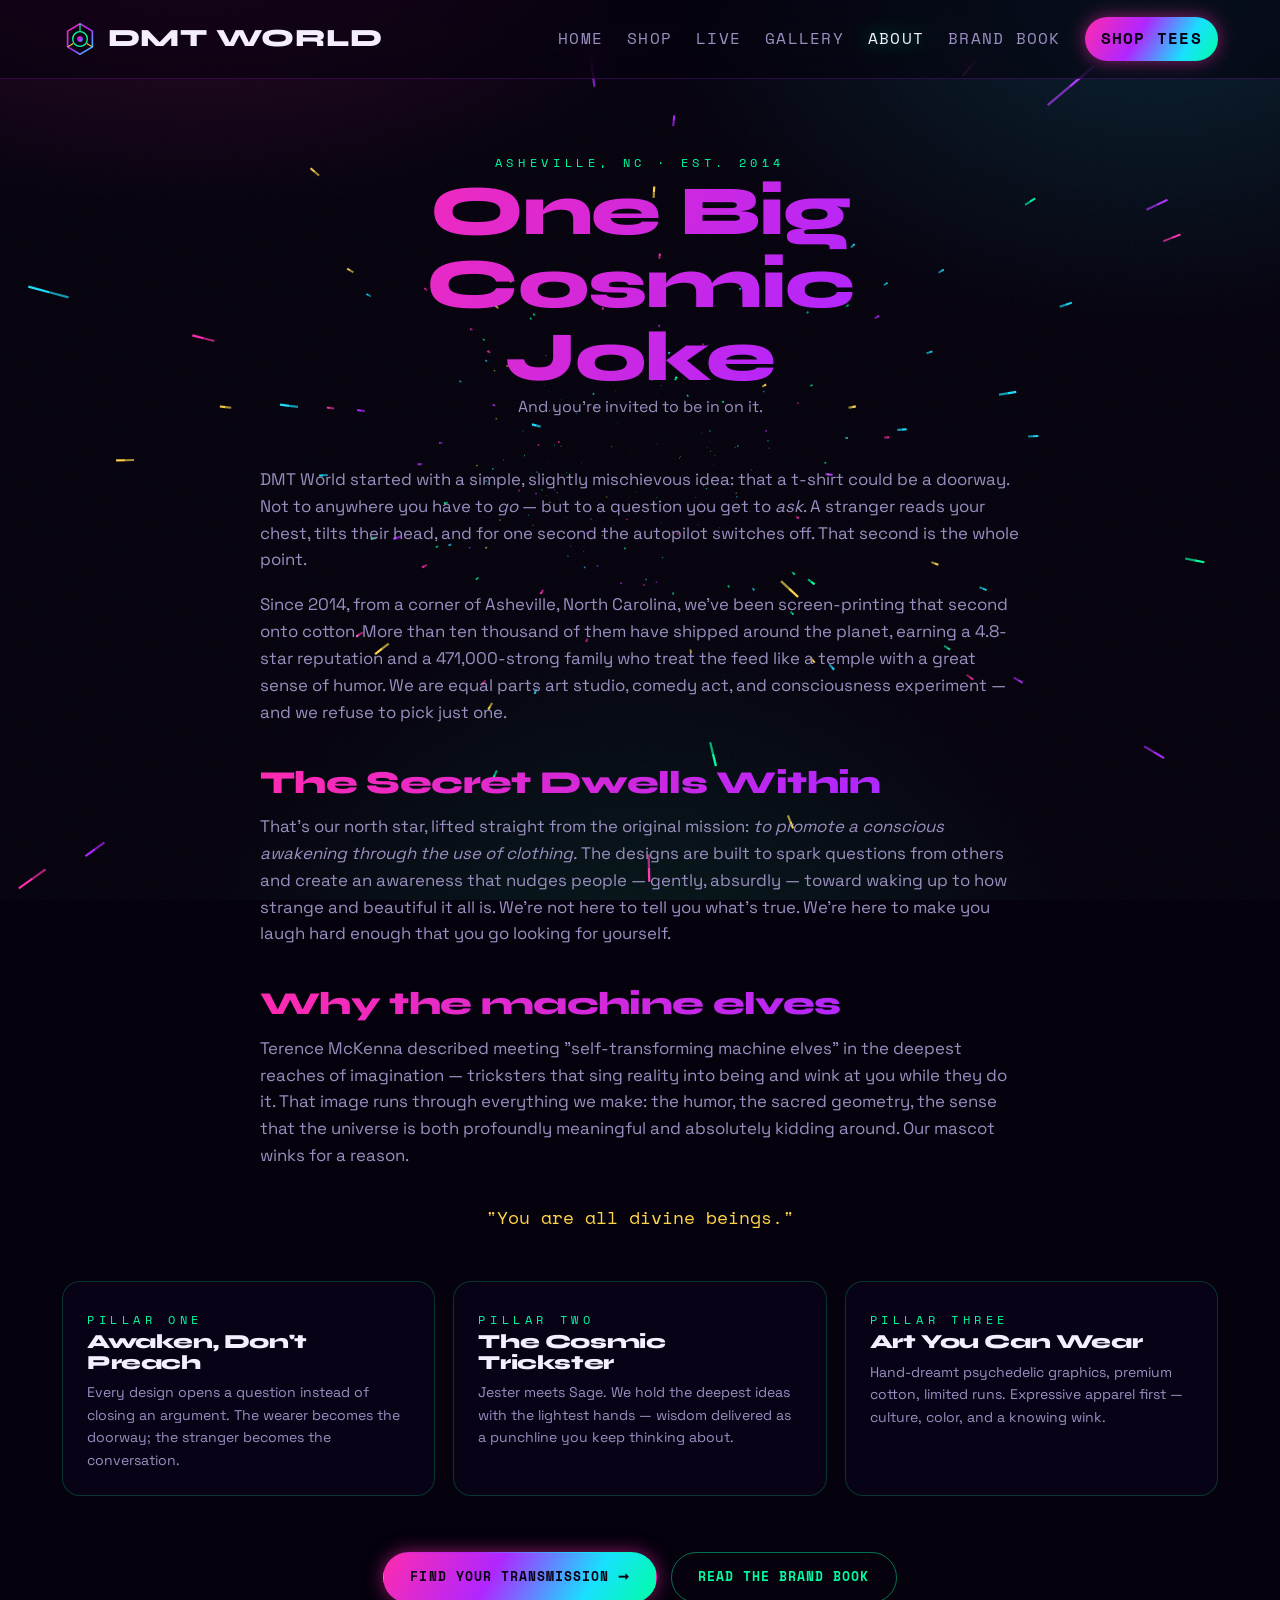
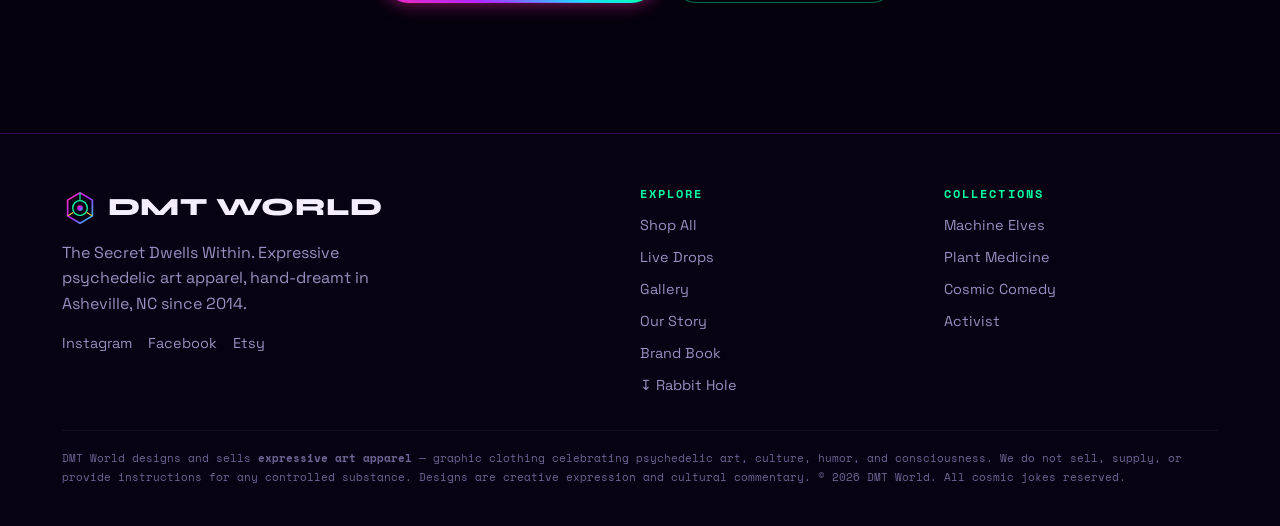
==== commit 72abdee7: "Add "Down the Rabbit Hole" portal/void experience + entry links" ====
--- a/about.html
+++ b/about.html
@@ -81,7 +81,7 @@
       </div>
     </div>
     <div><h4>Explore</h4>
-      <a href="shop.html">Shop All</a><a href="live.html">Live Drops</a><a href="gallery.html">Gallery</a><a href="about.html">Our Story</a><a href="brandbook.html">Brand Book</a>
+      <a href="shop.html">Shop All</a><a href="live.html">Live Drops</a><a href="gallery.html">Gallery</a><a href="about.html">Our Story</a><a href="brandbook.html">Brand Book</a><a href="portal.html">&#8615; Rabbit Hole</a>
     </div>
     <div><h4>Collections</h4>
       <a href="shop.html?c=Machine%20Elves">Machine Elves</a><a href="shop.html?c=Plant%20Medicine">Plant Medicine</a>
